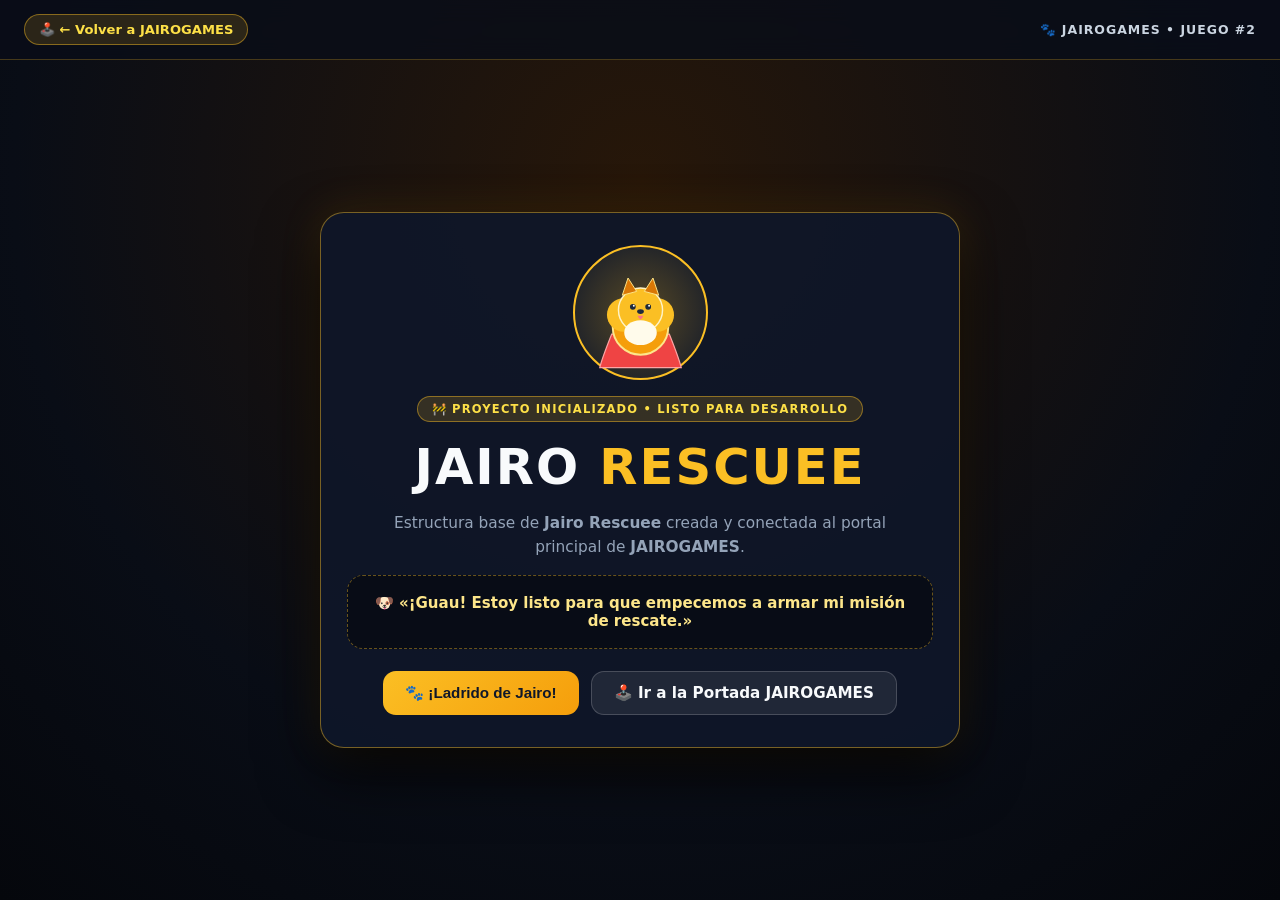
==== jairo-rescuee/index.html @ ebb850fe "feat: add Jairo Rescuee game files including HTML, CSS, and JavaScript - Created game.js for game lo" ====
<!DOCTYPE html>
<html lang="es">
<head>
  <meta charset="UTF-8" />
  <meta name="viewport" content="width=device-width, initial-scale=1.0, maximum-scale=1.0, user-scalable=no" />
  <title>JAIRO RESCUEE — JAIROGAMES</title>
  <link rel="stylesheet" href="styles.css?v=1" />
</head>
<body>
  <header class="rescue-topbar">
    <a href="../index.html" class="btn-back-portal" title="Volver a la portada de JAIROGAMES">
      🕹️ ← Volver a JAIROGAMES
    </a>
    <div class="rescue-badge">🐾 JAIROGAMES • JUEGO #2</div>
  </header>

  <main class="rescue-shell">
    <div class="rescue-card">
      <div class="rescue-hero-art" id="jairo-hero-avatar" title="¡Toca a Jairo!">
        <svg viewBox="0 0 200 240" xmlns="http://www.w3.org/2000/svg">
          <path d="M40 165 Q20 215 15 235 L185 235 Q180 215 160 165 Z" fill="#ef4444" stroke="#fca5a5" stroke-width="2.5"/>
          <circle cx="100" cy="150" r="58" fill="#f59e0b" stroke="#fde68a" stroke-width="4"/>
          <circle cx="65" cy="125" r="35" fill="#fbbf24"/>
          <circle cx="135" cy="125" r="35" fill="#fbbf24"/>
          <circle cx="100" cy="115" r="46" fill="#fbbf24" stroke="#fef3c7" stroke-width="3"/>
          <polygon points="62,84 74,48 92,76" fill="#d97706" stroke="#fde68a" stroke-width="2"/>
          <polygon points="138,84 126,48 108,76" fill="#d97706" stroke="#fde68a" stroke-width="2"/>
          <ellipse cx="100" cy="162" rx="34" ry="26" fill="#fffbeb"/>
          <circle cx="84" cy="108" r="6" fill="#1e293b"/>
          <circle cx="116" cy="108" r="6" fill="#1e293b"/>
          <circle cx="86" cy="106" r="2" fill="#fff"/>
          <circle cx="118" cy="106" r="2" fill="#fff"/>
          <ellipse cx="100" cy="118" rx="7" ry="5" fill="#1e293b"/>
          <path d="M94 127 Q100 142 106 127 Z" fill="#fb7185"/>
        </svg>
      </div>

      <span class="status-pill">🚧 PROYECTO INICIALIZADO • LISTO PARA DESARROLLO</span>
      <h1 class="rescue-title">JAIRO <span>RESCUEE</span></h1>
      <p class="rescue-desc">
        Estructura base de <strong>Jairo Rescuee</strong> creada y conectada al portal principal de <strong>JAIROGAMES</strong>.
      </p>

      <div id="game-stage" class="rescue-stage">
        <p id="jairo-bark-msg">🐶 «¡Guau! Estoy listo para que empecemos a armar mi misión de rescate.»</p>
      </div>

      <div class="rescue-actions">
        <button id="btn-test-bark" class="btn-primary-rescue" type="button">
          🐾 ¡Ladrido de Jairo!
        </button>
        <a href="../index.html" class="btn-secondary-rescue">
          🕹️ Ir a la Portada JAIROGAMES
        </a>
      </div>
    </div>
  </main>

  <script src="game.js?v=1"></script>
</body>
</html>
---- jairo-rescuee/styles.css ----
:root {
  --bg-dark: #070910;
  --panel-bg: rgba(15, 23, 42, 0.9);
  --accent-gold: #fbbf24;
  --accent-orange: #f97316;
  --text-main: #f8fafc;
  --text-muted: #94a3b8;
}

* {
  box-sizing: border-box;
  margin: 0;
  padding: 0;
  user-select: none;
}

html, body {
  font-family: 'Segoe UI', system-ui, -apple-system, BlinkMacSystemFont, sans-serif;
  background: radial-gradient(circle at 50% 20%, #271709 0%, #090d16 65%, #05070c 100%);
  color: var(--text-main);
  min-height: 100dvh;
  display: flex;
  flex-direction: column;
}

.rescue-topbar {
  display: flex;
  align-items: center;
  justify-content: space-between;
  padding: 14px 24px;
  background: rgba(10, 14, 24, 0.85);
  border-bottom: 1px solid rgba(251, 191, 36, 0.25);
  backdrop-filter: blur(12px);
}

.btn-back-portal {
  text-decoration: none;
  color: #fde047;
  background: rgba(251, 191, 36, 0.14);
  border: 1px solid rgba(251, 191, 36, 0.45);
  padding: 7px 14px;
  border-radius: 999px;
  font-size: 0.82rem;
  font-weight: 800;
  transition: all 0.2s ease;
}

.btn-back-portal:hover {
  background: rgba(251, 191, 36, 0.28);
  transform: translateY(-1px);
}

.rescue-badge {
  font-size: 0.78rem;
  font-weight: 900;
  letter-spacing: 1px;
  color: #cbd5e1;
}

.rescue-shell {
  flex: 1;
  display: flex;
  align-items: center;
  justify-content: center;
  padding: 24px;
}

.rescue-card {
  max-width: 640px;
  width: 100%;
  background: var(--panel-bg);
  border: 1.5px solid rgba(251, 191, 36, 0.45);
  border-radius: 24px;
  padding: 32px 26px;
  text-align: center;
  box-shadow: 0 24px 60px rgba(0, 0, 0, 0.8), 0 0 40px rgba(245, 158, 11, 0.15);
  display: flex;
  flex-direction: column;
  align-items: center;
  gap: 16px;
}

.rescue-hero-art {
  width: 135px;
  height: 135px;
  border-radius: 50%;
  background: radial-gradient(circle, rgba(251, 191, 36, 0.3), rgba(15, 23, 42, 0.9));
  border: 2px solid #fbbf24;
  padding: 8px;
  cursor: pointer;
  transition: transform 0.2s ease;
}

.rescue-hero-art:hover {
  transform: scale(1.07) rotate(-4deg);
}

.rescue-hero-art svg {
  width: 100%;
  height: 100%;
}

.status-pill {
  font-size: 0.72rem;
  font-weight: 900;
  letter-spacing: 1.2px;
  background: rgba(251, 191, 36, 0.16);
  border: 1px solid rgba(251, 191, 36, 0.45);
  color: #fde047;
  padding: 5px 14px;
  border-radius: 999px;
}

.rescue-title {
  font-size: clamp(2rem, 5vw, 3.1rem);
  font-weight: 900;
  letter-spacing: 2px;
}

.rescue-title span {
  color: #fbbf24;
}

.rescue-desc {
  color: var(--text-muted);
  font-size: 0.96rem;
  line-height: 1.5;
  max-width: 500px;
}

.rescue-stage {
  width: 100%;
  background: rgba(0, 0, 0, 0.42);
  border: 1px dashed rgba(251, 191, 36, 0.4);
  border-radius: 16px;
  padding: 18px;
  color: #fde68a;
  font-weight: 700;
  font-size: 0.94rem;
}

.rescue-actions {
  display: flex;
  flex-wrap: wrap;
  justify-content: center;
  gap: 12px;
  width: 100%;
  margin-top: 6px;
}

.btn-primary-rescue {
  background: linear-gradient(135deg, #fbbf24, #f59e0b);
  color: #0f172a;
  border: none;
  padding: 12px 22px;
  border-radius: 13px;
  font-weight: 900;
  font-size: 0.95rem;
  cursor: pointer;
  transition: transform 0.15s ease, filter 0.15s ease;
}

.btn-primary-rescue:hover {
  transform: translateY(-2px);
  filter: brightness(1.06);
}

.btn-secondary-rescue {
  text-decoration: none;
  background: rgba(255, 255, 255, 0.08);
  color: #f8fafc;
  border: 1px solid rgba(255, 255, 255, 0.18);
  padding: 12px 22px;
  border-radius: 13px;
  font-weight: 800;
  font-size: 0.95rem;
  transition: background 0.15s ease;
}

.btn-secondary-rescue:hover {
  background: rgba(255, 255, 255, 0.16);
}
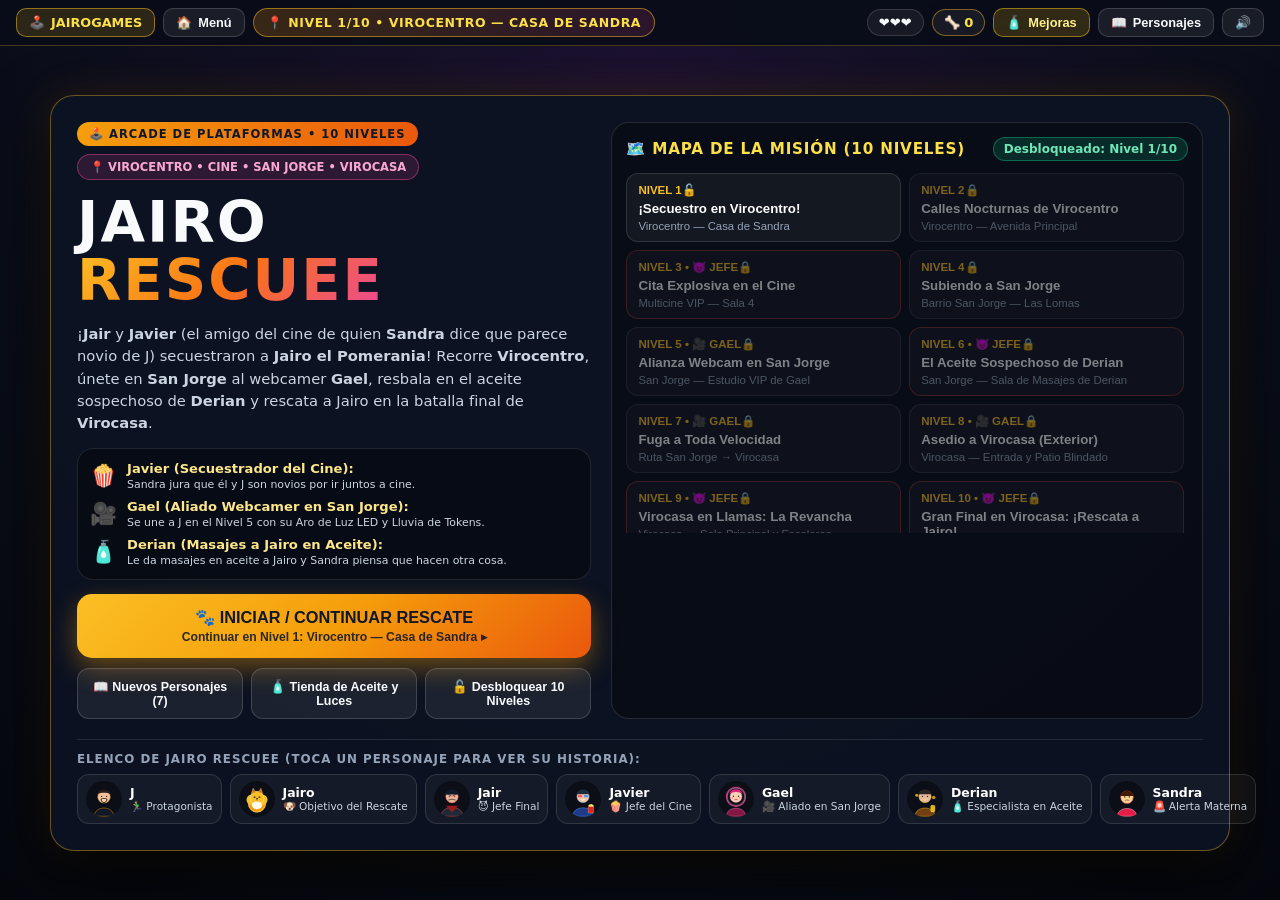
==== commit 9f20e24c: "feat: Revamp Jairo Rescuee UI and gameplay mechanics - Updated index.html to enhance the game interf" ====
--- a/jairo-rescuee/index.html
+++ b/jairo-rescuee/index.html
@@ -3,59 +3,224 @@
 <head>
   <meta charset="UTF-8" />
   <meta name="viewport" content="width=device-width, initial-scale=1.0, maximum-scale=1.0, user-scalable=no" />
-  <title>JAIRO RESCUEE — JAIROGAMES</title>
-  <link rel="stylesheet" href="styles.css?v=1" />
+  <title>JAIRO RESCUEE — Arcade de 10 Niveles | JAIROGAMES</title>
+  <link rel="stylesheet" href="styles.css?v=2" />
 </head>
 <body>
+  <!-- Notificaciones Toast -->
+  <div id="toast-container" class="toast-container"></div>
+
+  <!-- BARRA SUPERIOR (HUD) -->
   <header class="rescue-topbar">
-    <a href="../index.html" class="btn-back-portal" title="Volver a la portada de JAIROGAMES">
-      🕹️ ← Volver a JAIROGAMES
-    </a>
-    <div class="rescue-badge">🐾 JAIROGAMES • JUEGO #2</div>
+    <div class="topbar-left">
+      <a href="../index.html" class="hud-btn hud-btn-portal" title="Volver a la portada de JAIROGAMES">
+        <span>🕹️</span>
+        <span class="btn-label">JAIROGAMES</span>
+      </a>
+      <button id="btn-home-menu" class="hud-btn" title="Volver al Menú de Jairo Rescuee">
+        <span>🏠</span>
+        <span class="btn-label">Menú</span>
+      </button>
+      <div class="location-pill" id="hud-level-badge">
+        📍 NIVEL 1/10 • VIROCENTRO
+      </div>
+    </div>
+
+    <div class="topbar-right">
+      <div class="hud-stat-pill" title="Vidas de J">
+        <span id="hud-hearts">❤️❤️❤️</span>
+      </div>
+      <div class="hud-stat-pill pill-gold" title="Huesos Dorados de Jairo recolectados">
+        🦴 <span id="hud-bones">0</span>
+      </div>
+      <button id="btn-open-shop" class="hud-btn hud-btn-gold" title="Mejoras con Gael, Derian y Sandra">
+        <span>🧴</span>
+        <span class="btn-label">Mejoras</span>
+      </button>
+      <button id="btn-open-chars" class="hud-btn" title="Ver Nuevos Personajes y Roles">
+        <span>📖</span>
+        <span class="btn-label">Personajes</span>
+      </button>
+      <button id="btn-sound" class="hud-btn" title="Activar/Desactivar Audio Arcade">
+        🔊
+      </button>
+    </div>
   </header>
 
-  <main class="rescue-shell">
-    <div class="rescue-card">
-      <div class="rescue-hero-art" id="jairo-hero-avatar" title="¡Toca a Jairo!">
-        <svg viewBox="0 0 200 240" xmlns="http://www.w3.org/2000/svg">
-          <path d="M40 165 Q20 215 15 235 L185 235 Q180 215 160 165 Z" fill="#ef4444" stroke="#fca5a5" stroke-width="2.5"/>
-          <circle cx="100" cy="150" r="58" fill="#f59e0b" stroke="#fde68a" stroke-width="4"/>
-          <circle cx="65" cy="125" r="35" fill="#fbbf24"/>
-          <circle cx="135" cy="125" r="35" fill="#fbbf24"/>
-          <circle cx="100" cy="115" r="46" fill="#fbbf24" stroke="#fef3c7" stroke-width="3"/>
-          <polygon points="62,84 74,48 92,76" fill="#d97706" stroke="#fde68a" stroke-width="2"/>
-          <polygon points="138,84 126,48 108,76" fill="#d97706" stroke="#fde68a" stroke-width="2"/>
-          <ellipse cx="100" cy="162" rx="34" ry="26" fill="#fffbeb"/>
-          <circle cx="84" cy="108" r="6" fill="#1e293b"/>
-          <circle cx="116" cy="108" r="6" fill="#1e293b"/>
-          <circle cx="86" cy="106" r="2" fill="#fff"/>
-          <circle cx="118" cy="106" r="2" fill="#fff"/>
-          <ellipse cx="100" cy="118" rx="7" ry="5" fill="#1e293b"/>
-          <path d="M94 127 Q100 142 106 127 Z" fill="#fb7185"/>
-        </svg>
-      </div>
-
-      <span class="status-pill">🚧 PROYECTO INICIALIZADO • LISTO PARA DESARROLLO</span>
-      <h1 class="rescue-title">JAIRO <span>RESCUEE</span></h1>
-      <p class="rescue-desc">
-        Estructura base de <strong>Jairo Rescuee</strong> creada y conectada al portal principal de <strong>JAIROGAMES</strong>.
-      </p>
-
-      <div id="game-stage" class="rescue-stage">
-        <p id="jairo-bark-msg">🐶 «¡Guau! Estoy listo para que empecemos a armar mi misión de rescate.»</p>
-      </div>
-
-      <div class="rescue-actions">
-        <button id="btn-test-bark" class="btn-primary-rescue" type="button">
-          🐾 ¡Ladrido de Jairo!
-        </button>
-        <a href="../index.html" class="btn-secondary-rescue">
-          🕹️ Ir a la Portada JAIROGAMES
-        </a>
+  <!-- PANTALLA DE MENÚ PRINCIPAL Y SELECTOR DE 10 NIVELES -->
+  <main id="menu-screen" class="menu-screen">
+    <div class="menu-shell">
+      <!-- Columna Izquierda: Historia, Héroe y Controles Principales -->
+      <div class="menu-left">
+        <div class="menu-badges">
+          <span class="tag-arcade">🕹️ ARCADE DE PLATAFORMAS • 10 NIVELES</span>
+          <span class="tag-loc">📍 VIROCENTRO • CINE • SAN JORGE • VIROCASA</span>
+        </div>
+
+        <h1 class="game-main-title">JAIRO <span>RESCUEE</span></h1>
+        <p class="game-main-desc">
+          ¡<strong>Jair</strong> y <strong>Javier</strong> (el amigo del cine de quien <strong>Sandra</strong> dice que parece novio de J) secuestraron a <strong>Jairo el Pomerania</strong>! Recorre <strong>Virocentro</strong>, únete en <strong>San Jorge</strong> al webcamer <strong>Gael</strong>, resbala en el aceite sospechoso de <strong>Derian</strong> y rescata a Jairo en la batalla final de <strong>Virocasa</strong>.
+        </p>
+
+        <!-- Tarjeta de Aliados y Villanos -->
+        <div class="story-highlights">
+          <div class="highlight-item">
+            <span class="hi-icon">🍿</span>
+            <div>
+              <strong>Javier (Secuestrador del Cine):</strong>
+              <small>Sandra jura que él y J son novios por ir juntos a cine.</small>
+            </div>
+          </div>
+          <div class="highlight-item">
+            <span class="hi-icon">🎥</span>
+            <div>
+              <strong>Gael (Aliado Webcamer en San Jorge):</strong>
+              <small>Se une a J en el Nivel 5 con su Aro de Luz LED y Lluvia de Tokens.</small>
+            </div>
+          </div>
+          <div class="highlight-item">
+            <span class="hi-icon">🧴</span>
+            <div>
+              <strong>Derian (Masajes a Jairo en Aceite):</strong>
+              <small>Le da masajes en aceite a Jairo y Sandra piensa que hacen otra cosa.</small>
+            </div>
+          </div>
+        </div>
+
+        <div class="menu-cta-row">
+          <button id="btn-play-continue" class="btn-play-main">
+            <span>🐾 INICIAR / CONTINUAR RESCATE</span>
+            <small id="btn-play-sub">Empezar desde el Nivel 1 en Virocentro ▸</small>
+          </button>
+          <div class="menu-sub-btns">
+            <button id="btn-menu-chars" class="btn-sec">📖 Nuevos Personajes (7)</button>
+            <button id="btn-menu-shop" class="btn-sec">🧴 Tienda de Aceite y Luces</button>
+            <button id="btn-unlock-all" class="btn-sec" title="Desbloquear los 10 niveles para probar cualquiera">🔓 Desbloquear 10 Niveles</button>
+          </div>
+        </div>
+      </div>
+
+      <!-- Columna Derecha: Selector de los 10 Niveles -->
+      <div class="menu-right">
+        <div class="levels-header">
+          <h2>🗺️ MAPA DE LA MISIÓN (10 NIVELES)</h2>
+          <span id="progress-summary" class="progress-pill">Progreso: Nivel 1/10</span>
+        </div>
+        <div id="levels-grid" class="levels-grid"></div>
+      </div>
+
+      <!-- Barra inferior con vista rápida de los personajes -->
+      <div class="cast-strip-wrap">
+        <div class="cast-strip-title">ELENCO DE JAIRO RESCUEE (TOCA UN PERSONAJE PARA VER SU HISTORIA):</div>
+        <div id="cast-strip" class="cast-strip"></div>
       </div>
     </div>
   </main>
 
-  <script src="game.js?v=1"></script>
+  <!-- PANTALLA DE JUEGO ARCADE (CANVAS + DIÁLOGOS + CONTROLES) -->
+  <section id="play-screen" class="play-screen hidden">
+    <div class="arcade-stage-wrap">
+      <!-- Barra de Vida de Jefe (Javier / Mega-Dron / Jair) -->
+      <div id="boss-hud" class="boss-hud hidden">
+        <div class="boss-info">
+          <span id="boss-name">😈 JEFE: JAIR</span>
+          <span id="boss-hp-text">100%</span>
+        </div>
+        <div class="boss-bar-bg">
+          <div id="boss-bar-fill" class="boss-bar-fill" style="width: 100%"></div>
+        </div>
+      </div>
+
+      <!-- Lienzo del Juego Arcade -->
+      <div class="canvas-container">
+        <canvas id="rescue-canvas" width="960" height="500"></canvas>
+
+        <!-- Cuadro de Diálogo de Historia (Intro / Outro de Nivel) -->
+        <div id="dialogue-overlay" class="dialogue-overlay hidden">
+          <div class="dialogue-card">
+            <div id="dlg-portrait" class="dlg-portrait"></div>
+            <div class="dlg-content">
+              <div class="dlg-top-row">
+                <span id="dlg-speaker" class="dlg-speaker">SANDRA</span>
+                <button id="btn-skip-dlg" class="btn-skip-dlg" type="button">Saltar ⏭</button>
+              </div>
+              <p id="dlg-text" class="dlg-text"></p>
+              <div class="dlg-footer">
+                <button id="btn-next-dlg" class="btn-next-dlg" type="button">Continuar ▸</button>
+              </div>
+            </div>
+          </div>
+        </div>
+      </div>
+
+      <!-- Controles Táctiles / Mouse y Ayuda de Teclado -->
+      <div class="controls-bar">
+        <div class="touch-dpad">
+          <button id="ctrl-left" class="ctrl-btn" type="button">◀ IZQ</button>
+          <button id="ctrl-right" class="ctrl-btn" type="button">DER ▶</button>
+        </div>
+
+        <div class="keyboard-hints">
+          <span>⌨️ <strong>[A/D o ←/→]</strong> Mover</span>
+          <span><strong>[W / Espacio]</strong> Doble Salto</span>
+          <span><strong>[J / Z]</strong> Disparar</span>
+          <span><strong>[K / X]</strong> Poder Gael + Aceite Derian</span>
+        </div>
+
+        <div class="touch-actions">
+          <button id="ctrl-jump" class="ctrl-btn ctrl-jump" type="button">▲ SALTAR</button>
+          <button id="ctrl-shoot" class="ctrl-btn ctrl-shoot" type="button">🔥 ATACAR</button>
+          <button id="ctrl-special" class="ctrl-btn ctrl-special" type="button">🎥 PODER (<span id="special-cd-label">LISTO</span>)</button>
+        </div>
+      </div>
+    </div>
+  </section>
+
+  <!-- MODAL: EXPEDIENTES DE LOS NUEVOS PERSONAJES -->
+  <div id="modal-chars" class="modal-backdrop hidden">
+    <div class="modal-card">
+      <div class="modal-header">
+        <h2>📖 Personajes de Jairo Rescuee</h2>
+        <button class="modal-close" data-close="modal-chars">✕</button>
+      </div>
+      <div class="modal-body">
+        <div id="chars-grid" class="chars-grid"></div>
+      </div>
+    </div>
+  </div>
+
+  <!-- MODAL: TIENDA DE MEJORAS (GAEL, DERIAN Y SANDRA) -->
+  <div id="modal-shop" class="modal-backdrop hidden">
+    <div class="modal-card">
+      <div class="modal-header">
+        <div>
+          <h2>🧴 Laboratorio de Mejoras (San Jorge & Virocentro)</h2>
+          <small style="color: #fde047; font-weight: 800;">🦴 Huesos Dorados disponibles: <span id="shop-bones-count">0</span></small>
+        </div>
+        <button class="modal-close" data-close="modal-shop">✕</button>
+      </div>
+      <div class="modal-body">
+        <p class="modal-intro">Usa los huesos dorados de Jairo que recoges en los niveles para mejorar el Aro LED de Gael, el Aceite Turbo de Derian y las vidas de J:</p>
+        <div id="shop-grid" class="shop-grid"></div>
+      </div>
+    </div>
+  </div>
+
+  <!-- MODAL: FIN DE NIVEL / VICTORIA / DERROTA -->
+  <div id="modal-result" class="modal-backdrop hidden">
+    <div class="modal-card result-card">
+      <div id="result-art" class="result-art"></div>
+      <h2 id="result-title">¡NIVEL COMPLETADO!</h2>
+      <p id="result-desc" class="result-desc"></p>
+      <div class="result-actions">
+        <button id="btn-result-next" class="btn-play-main" type="button">SIGUIENTE NIVEL ▸</button>
+        <button id="btn-result-retry" class="btn-sec" type="button">🔄 Reintentar Nivel</button>
+        <button id="btn-result-menu" class="btn-sec" type="button">🗺️ Mapa de Niveles</button>
+      </div>
+    </div>
+  </div>
+
+  <script src="data.js?v=2"></script>
+  <script src="game.js?v=2"></script>
 </body>
 </html>
--- a/jairo-rescuee/styles.css
+++ b/jairo-rescuee/styles.css
@@ -1,8 +1,10 @@
 :root {
-  --bg-dark: #070910;
-  --panel-bg: rgba(15, 23, 42, 0.9);
+  --bg-dark: #060911;
+  --panel-bg: rgba(13, 19, 34, 0.92);
   --accent-gold: #fbbf24;
-  --accent-orange: #f97316;
+  --accent-pink: #ec4899;
+  --accent-blue: #3b82f6;
+  --accent-red: #ef4444;
   --text-main: #f8fafc;
   --text-muted: #94a3b8;
 }
@@ -12,171 +14,823 @@
   margin: 0;
   padding: 0;
   user-select: none;
+  -webkit-tap-highlight-color: transparent;
 }
 
 html, body {
   font-family: 'Segoe UI', system-ui, -apple-system, BlinkMacSystemFont, sans-serif;
-  background: radial-gradient(circle at 50% 20%, #271709 0%, #090d16 65%, #05070c 100%);
+  background: radial-gradient(circle at 50% 10%, #1c1230 0%, #090d18 65%, #05070d 100%);
   color: var(--text-main);
   min-height: 100dvh;
-  display: flex;
-  flex-direction: column;
-}
-
+  width: 100%;
+  overflow-x: hidden;
+  display: flex;
+  flex-direction: column;
+}
+
+.hidden {
+  display: none !important;
+}
+
+/* Toast notifications */
+.toast-container {
+  position: fixed;
+  top: 68px;
+  right: 16px;
+  z-index: 90;
+  display: flex;
+  flex-direction: column;
+  gap: 8px;
+  pointer-events: none;
+}
+
+.toast-item {
+  background: rgba(15, 23, 42, 0.96);
+  border: 1px solid #fbbf24;
+  border-left: 4px solid #f59e0b;
+  color: #fff;
+  padding: 10px 14px;
+  border-radius: 12px;
+  font-size: 0.82rem;
+  font-weight: 800;
+  box-shadow: 0 10px 25px rgba(0, 0, 0, 0.7);
+}
+
+/* Barra Superior (HUD) */
 .rescue-topbar {
   display: flex;
   align-items: center;
   justify-content: space-between;
-  padding: 14px 24px;
-  background: rgba(10, 14, 24, 0.85);
+  padding: 8px 16px;
+  background: rgba(9, 13, 24, 0.92);
   border-bottom: 1px solid rgba(251, 191, 36, 0.25);
-  backdrop-filter: blur(12px);
-}
-
-.btn-back-portal {
+  backdrop-filter: blur(14px);
+  gap: 10px;
+  flex-wrap: wrap;
+  z-index: 40;
+}
+
+.topbar-left, .topbar-right {
+  display: flex;
+  align-items: center;
+  gap: 8px;
+  flex-wrap: wrap;
+}
+
+.hud-btn {
   text-decoration: none;
+  background: rgba(255, 255, 255, 0.07);
+  color: var(--text-main);
+  border: 1px solid rgba(255, 255, 255, 0.16);
+  padding: 6px 12px;
+  border-radius: 10px;
+  font-size: 0.8rem;
+  font-weight: 800;
+  cursor: pointer;
+  display: inline-flex;
+  align-items: center;
+  gap: 6px;
+  transition: all 0.18s ease;
+}
+
+.hud-btn:hover {
+  background: rgba(255, 255, 255, 0.15);
+  transform: translateY(-1px);
+}
+
+.hud-btn-portal {
+  background: rgba(251, 191, 36, 0.15);
+  border-color: rgba(251, 191, 36, 0.5);
   color: #fde047;
-  background: rgba(251, 191, 36, 0.14);
-  border: 1px solid rgba(251, 191, 36, 0.45);
-  padding: 7px 14px;
+}
+
+.hud-btn-gold {
+  background: rgba(234, 179, 8, 0.18);
+  border-color: rgba(250, 204, 21, 0.48);
+  color: #fef08a;
+}
+
+.location-pill {
+  background: linear-gradient(90deg, rgba(245, 158, 11, 0.2), rgba(236, 72, 153, 0.15));
+  border: 1px solid rgba(251, 191, 36, 0.5);
+  color: #fde047;
+  padding: 6px 13px;
+  border-radius: 999px;
+  font-size: 0.78rem;
+  font-weight: 900;
+  letter-spacing: 0.6px;
+}
+
+.hud-stat-pill {
+  background: rgba(255, 255, 255, 0.06);
+  border: 1px solid rgba(255, 255, 255, 0.14);
+  padding: 5px 11px;
   border-radius: 999px;
   font-size: 0.82rem;
+  font-weight: 900;
+}
+
+.pill-gold {
+  color: #fde047;
+  border-color: rgba(251, 191, 36, 0.45);
+}
+
+/* PANTALLA DE MENÚ PRINCIPAL */
+.menu-screen {
+  flex: 1;
+  display: flex;
+  align-items: center;
+  justify-content: center;
+  padding: clamp(12px, 2vw, 24px);
+}
+
+.menu-shell {
+  max-width: 1180px;
+  width: 100%;
+  background: var(--panel-bg);
+  border: 1.5px solid rgba(251, 191, 36, 0.38);
+  border-radius: 24px;
+  padding: clamp(16px, 2.2vw, 26px);
+  box-shadow: 0 24px 65px rgba(0, 0, 0, 0.85), 0 0 40px rgba(245, 158, 11, 0.14);
+  display: grid;
+  grid-template-columns: 1fr 1.15fr;
+  gap: 20px;
+}
+
+.menu-left {
+  display: flex;
+  flex-direction: column;
+  justify-content: space-between;
+  gap: 14px;
+}
+
+.menu-badges {
+  display: flex;
+  flex-wrap: wrap;
+  gap: 8px;
+}
+
+.tag-arcade {
+  font-size: 0.72rem;
+  font-weight: 900;
+  letter-spacing: 1px;
+  padding: 5px 12px;
+  border-radius: 999px;
+  background: linear-gradient(90deg, #f59e0b, #ea580c);
+  color: #0f172a;
+}
+
+.tag-loc {
+  font-size: 0.72rem;
   font-weight: 800;
-  transition: all 0.2s ease;
-}
-
-.btn-back-portal:hover {
-  background: rgba(251, 191, 36, 0.28);
-  transform: translateY(-1px);
-}
-
-.rescue-badge {
-  font-size: 0.78rem;
-  font-weight: 900;
-  letter-spacing: 1px;
+  padding: 5px 12px;
+  border-radius: 999px;
+  background: rgba(236, 72, 153, 0.15);
+  border: 1px solid rgba(236, 72, 153, 0.45);
+  color: #f9a8d4;
+}
+
+.game-main-title {
+  font-size: clamp(2.2rem, 4.5vw, 3.6rem);
+  font-weight: 900;
+  letter-spacing: 2px;
+  line-height: 1;
+}
+
+.game-main-title span {
+  background: linear-gradient(135deg, #fbbf24 0%, #f97316 50%, #ec4899 100%);
+  -webkit-background-clip: text;
+  -webkit-text-fill-color: transparent;
+}
+
+.game-main-desc {
+  font-size: 0.92rem;
+  line-height: 1.5;
   color: #cbd5e1;
 }
 
-.rescue-shell {
-  flex: 1;
-  display: flex;
-  align-items: center;
-  justify-content: center;
-  padding: 24px;
-}
-
-.rescue-card {
-  max-width: 640px;
-  width: 100%;
-  background: var(--panel-bg);
-  border: 1.5px solid rgba(251, 191, 36, 0.45);
-  border-radius: 24px;
-  padding: 32px 26px;
-  text-align: center;
-  box-shadow: 0 24px 60px rgba(0, 0, 0, 0.8), 0 0 40px rgba(245, 158, 11, 0.15);
-  display: flex;
-  flex-direction: column;
-  align-items: center;
-  gap: 16px;
-}
-
-.rescue-hero-art {
-  width: 135px;
-  height: 135px;
-  border-radius: 50%;
-  background: radial-gradient(circle, rgba(251, 191, 36, 0.3), rgba(15, 23, 42, 0.9));
-  border: 2px solid #fbbf24;
-  padding: 8px;
-  cursor: pointer;
-  transition: transform 0.2s ease;
-}
-
-.rescue-hero-art:hover {
-  transform: scale(1.07) rotate(-4deg);
-}
-
-.rescue-hero-art svg {
-  width: 100%;
-  height: 100%;
-}
-
-.status-pill {
-  font-size: 0.72rem;
-  font-weight: 900;
-  letter-spacing: 1.2px;
-  background: rgba(251, 191, 36, 0.16);
-  border: 1px solid rgba(251, 191, 36, 0.45);
-  color: #fde047;
-  padding: 5px 14px;
-  border-radius: 999px;
-}
-
-.rescue-title {
-  font-size: clamp(2rem, 5vw, 3.1rem);
-  font-weight: 900;
-  letter-spacing: 2px;
-}
-
-.rescue-title span {
-  color: #fbbf24;
-}
-
-.rescue-desc {
-  color: var(--text-muted);
-  font-size: 0.96rem;
-  line-height: 1.5;
-  max-width: 500px;
-}
-
-.rescue-stage {
-  width: 100%;
-  background: rgba(0, 0, 0, 0.42);
-  border: 1px dashed rgba(251, 191, 36, 0.4);
+.story-highlights {
+  display: flex;
+  flex-direction: column;
+  gap: 8px;
+  background: rgba(0, 0, 0, 0.35);
+  border: 1px solid rgba(255, 255, 255, 0.1);
   border-radius: 16px;
-  padding: 18px;
+  padding: 12px;
+}
+
+.highlight-item {
+  display: flex;
+  align-items: center;
+  gap: 10px;
+  font-size: 0.82rem;
+}
+
+.hi-icon {
+  font-size: 1.35rem;
+  flex-shrink: 0;
+}
+
+.highlight-item strong {
+  display: block;
   color: #fde68a;
-  font-weight: 700;
-  font-size: 0.94rem;
-}
-
-.rescue-actions {
-  display: flex;
-  flex-wrap: wrap;
-  justify-content: center;
-  gap: 12px;
-  width: 100%;
-  margin-top: 6px;
-}
-
-.btn-primary-rescue {
-  background: linear-gradient(135deg, #fbbf24, #f59e0b);
+}
+
+.highlight-item small {
+  color: #cbd5e1;
+}
+
+.menu-cta-row {
+  display: flex;
+  flex-direction: column;
+  gap: 10px;
+}
+
+.btn-play-main {
+  background: linear-gradient(135deg, #fbbf24 0%, #f59e0b 50%, #ea580c 100%);
   color: #0f172a;
   border: none;
-  padding: 12px 22px;
-  border-radius: 13px;
-  font-weight: 900;
+  padding: 14px 20px;
+  border-radius: 15px;
+  font-weight: 900;
+  font-size: 1.02rem;
+  cursor: pointer;
+  display: flex;
+  flex-direction: column;
+  align-items: center;
+  gap: 3px;
+  box-shadow: 0 10px 26px rgba(245, 158, 11, 0.4);
+  transition: transform 0.18s ease, filter 0.18s ease;
+}
+
+.btn-play-main:hover {
+  transform: translateY(-2px);
+  filter: brightness(1.07);
+}
+
+.btn-play-main small {
+  font-size: 0.76rem;
+  font-weight: 800;
+  opacity: 0.88;
+}
+
+.menu-sub-btns {
+  display: grid;
+  grid-template-columns: repeat(3, 1fr);
+  gap: 8px;
+}
+
+.btn-sec {
+  background: rgba(255, 255, 255, 0.07);
+  color: #f8fafc;
+  border: 1px solid rgba(255, 255, 255, 0.16);
+  padding: 10px 12px;
+  border-radius: 12px;
+  font-size: 0.78rem;
+  font-weight: 800;
+  cursor: pointer;
+  transition: all 0.18s ease;
+}
+
+.btn-sec:hover {
+  background: rgba(255, 255, 255, 0.15);
+  border-color: #fbbf24;
+}
+
+/* Selector de los 10 Niveles */
+.menu-right {
+  display: flex;
+  flex-direction: column;
+  gap: 12px;
+  background: rgba(7, 10, 19, 0.72);
+  border: 1px solid rgba(255, 255, 255, 0.12);
+  border-radius: 18px;
+  padding: 14px;
+}
+
+.levels-header {
+  display: flex;
+  align-items: center;
+  justify-content: space-between;
+  gap: 8px;
+}
+
+.levels-header h2 {
   font-size: 0.95rem;
+  letter-spacing: 0.8px;
+  color: #fde047;
+}
+
+.progress-pill {
+  font-size: 0.75rem;
+  font-weight: 900;
+  background: rgba(16, 185, 129, 0.18);
+  border: 1px solid rgba(16, 185, 129, 0.45);
+  color: #6ee7b7;
+  padding: 4px 10px;
+  border-radius: 999px;
+}
+
+.levels-grid {
+  display: grid;
+  grid-template-columns: repeat(2, 1fr);
+  gap: 8px;
+  max-height: 360px;
+  overflow-y: auto;
+  padding-right: 4px;
+}
+
+.level-card {
+  background: rgba(255, 255, 255, 0.05);
+  border: 1px solid rgba(255, 255, 255, 0.12);
+  border-radius: 12px;
+  padding: 9px 11px;
+  display: flex;
+  flex-direction: column;
+  gap: 4px;
   cursor: pointer;
-  transition: transform 0.15s ease, filter 0.15s ease;
-}
-
-.btn-primary-rescue:hover {
+  transition: all 0.18s ease;
+  text-align: left;
+}
+
+.level-card:hover:not(.locked) {
+  background: rgba(251, 191, 36, 0.14);
+  border-color: #fbbf24;
   transform: translateY(-2px);
-  filter: brightness(1.06);
-}
-
-.btn-secondary-rescue {
-  text-decoration: none;
+}
+
+.level-card.locked {
+  opacity: 0.48;
+  cursor: not-allowed;
+}
+
+.level-card.boss-level {
+  border-color: rgba(239, 68, 68, 0.45);
+}
+
+.lvl-top {
+  display: flex;
+  align-items: center;
+  justify-content: space-between;
+  font-size: 0.72rem;
+  font-weight: 900;
+  color: #fbbf24;
+}
+
+.lvl-name {
+  font-size: 0.83rem;
+  font-weight: 800;
+  color: #fff;
+}
+
+.lvl-loc {
+  font-size: 0.71rem;
+  color: #94a3b8;
+}
+
+/* Tira de Personajes */
+.cast-strip-wrap {
+  grid-column: 1 / -1;
+  border-top: 1px solid rgba(255, 255, 255, 0.1);
+  padding-top: 12px;
+  display: flex;
+  flex-direction: column;
+  gap: 8px;
+}
+
+.cast-strip-title {
+  font-size: 0.74rem;
+  font-weight: 900;
+  letter-spacing: 1px;
+  color: #94a3b8;
+}
+
+.cast-strip {
+  display: grid;
+  grid-template-columns: repeat(7, 1fr);
+  gap: 8px;
+}
+
+.cast-pill {
+  background: rgba(255, 255, 255, 0.04);
+  border: 1px solid rgba(255, 255, 255, 0.12);
+  border-radius: 12px;
+  padding: 6px 8px;
+  display: flex;
+  align-items: center;
+  gap: 8px;
+  cursor: pointer;
+  transition: all 0.18s ease;
+}
+
+.cast-pill:hover {
+  background: rgba(255, 255, 255, 0.12);
+  border-color: #fbbf24;
+  transform: translateY(-2px);
+}
+
+.cast-avatar {
+  width: 36px;
+  height: 36px;
+  border-radius: 50%;
+  background: rgba(0, 0, 0, 0.45);
+  overflow: hidden;
+  flex-shrink: 0;
+}
+
+.cast-avatar svg {
+  width: 100%;
+  height: 100%;
+}
+
+.cast-info strong {
+  display: block;
+  font-size: 0.78rem;
+  color: #fff;
+}
+
+.cast-info small {
+  display: block;
+  font-size: 0.66rem;
+  color: #cbd5e1;
+  white-space: nowrap;
+  overflow: hidden;
+  text-overflow: ellipsis;
+}
+
+/* PANTALLA DE JUEGO (CANVAS ARCADE) */
+.play-screen {
+  flex: 1;
+  display: flex;
+  flex-direction: column;
+  align-items: center;
+  justify-content: center;
+  padding: 10px 16px;
+}
+
+.arcade-stage-wrap {
+  max-width: 980px;
+  width: 100%;
+  display: flex;
+  flex-direction: column;
+  gap: 10px;
+}
+
+.boss-hud {
+  background: rgba(15, 23, 42, 0.92);
+  border: 1.5px solid #ef4444;
+  border-radius: 14px;
+  padding: 8px 14px;
+  box-shadow: 0 0 24px rgba(239, 68, 68, 0.35);
+}
+
+.boss-info {
+  display: flex;
+  justify-content: space-between;
+  font-size: 0.82rem;
+  font-weight: 900;
+  color: #fca5a5;
+  margin-bottom: 5px;
+}
+
+.boss-bar-bg {
+  width: 100%;
+  height: 12px;
+  background: rgba(0, 0, 0, 0.6);
+  border-radius: 999px;
+  overflow: hidden;
+}
+
+.boss-bar-fill {
+  height: 100%;
+  background: linear-gradient(90deg, #ef4444, #f59e0b);
+  transition: width 0.2s ease;
+}
+
+.canvas-container {
+  position: relative;
+  width: 100%;
+  aspect-ratio: 960 / 500;
+  background: #050811;
+  border: 2px solid rgba(251, 191, 36, 0.5);
+  border-radius: 18px;
+  overflow: hidden;
+  box-shadow: 0 20px 55px rgba(0, 0, 0, 0.85);
+}
+
+#rescue-canvas {
+  width: 100%;
+  height: 100%;
+  display: block;
+}
+
+/* Diálogo de Historia sobre el Canvas */
+.dialogue-overlay {
+  position: absolute;
+  inset: 0;
+  background: rgba(5, 8, 17, 0.72);
+  backdrop-filter: blur(4px);
+  display: flex;
+  align-items: flex-end;
+  justify-content: center;
+  padding: 18px;
+  z-index: 20;
+}
+
+.dialogue-card {
+  width: 100%;
+  max-width: 860px;
+  background: rgba(15, 23, 42, 0.96);
+  border: 2px solid #fbbf24;
+  border-radius: 18px;
+  padding: 16px;
+  display: flex;
+  align-items: center;
+  gap: 16px;
+  box-shadow: 0 18px 45px rgba(0, 0, 0, 0.9);
+}
+
+.dlg-portrait {
+  width: 86px;
+  height: 86px;
+  border-radius: 16px;
+  background: radial-gradient(circle, rgba(251, 191, 36, 0.25), rgba(0, 0, 0, 0.6));
+  border: 1.5px solid rgba(251, 191, 36, 0.55);
+  flex-shrink: 0;
+  overflow: hidden;
+}
+
+.dlg-portrait svg {
+  width: 100%;
+  height: 100%;
+}
+
+.dlg-content {
+  flex: 1;
+  display: flex;
+  flex-direction: column;
+  gap: 8px;
+}
+
+.dlg-top-row {
+  display: flex;
+  align-items: center;
+  justify-content: space-between;
+}
+
+.dlg-speaker {
+  background: linear-gradient(90deg, #f59e0b, #ec4899);
+  color: #fff;
+  font-size: 0.78rem;
+  font-weight: 900;
+  padding: 4px 12px;
+  border-radius: 999px;
+}
+
+.btn-skip-dlg {
   background: rgba(255, 255, 255, 0.08);
+  color: #cbd5e1;
+  border: 1px solid rgba(255, 255, 255, 0.2);
+  padding: 4px 10px;
+  border-radius: 8px;
+  font-size: 0.74rem;
+  font-weight: 700;
+  cursor: pointer;
+}
+
+.dlg-text {
+  font-size: 0.96rem;
+  line-height: 1.45;
   color: #f8fafc;
-  border: 1px solid rgba(255, 255, 255, 0.18);
-  padding: 12px 22px;
-  border-radius: 13px;
-  font-weight: 800;
-  font-size: 0.95rem;
-  transition: background 0.15s ease;
-}
-
-.btn-secondary-rescue:hover {
-  background: rgba(255, 255, 255, 0.16);
-}
+}
+
+.dlg-footer {
+  display: flex;
+  justify-content: flex-end;
+}
+
+.btn-next-dlg {
+  background: #fbbf24;
+  color: #0f172a;
+  border: none;
+  padding: 7px 16px;
+  border-radius: 10px;
+  font-weight: 900;
+  font-size: 0.84rem;
+  cursor: pointer;
+}
+
+/* Barra de Controles */
+.controls-bar {
+  display: flex;
+  align-items: center;
+  justify-content: space-between;
+  gap: 10px;
+  background: rgba(12, 18, 32, 0.9);
+  border: 1px solid rgba(255, 255, 255, 0.12);
+  border-radius: 16px;
+  padding: 10px 14px;
+  flex-wrap: wrap;
+}
+
+.touch-dpad, .touch-actions {
+  display: flex;
+  gap: 8px;
+}
+
+.ctrl-btn {
+  background: rgba(255, 255, 255, 0.1);
+  color: #fff;
+  border: 1.5px solid rgba(255, 255, 255, 0.24);
+  padding: 10px 15px;
+  border-radius: 12px;
+  font-weight: 900;
+  font-size: 0.82rem;
+  cursor: pointer;
+}
+
+.ctrl-btn:active {
+  transform: scale(0.95);
+}
+
+.ctrl-jump {
+  background: rgba(59, 130, 246, 0.25);
+  border-color: #60a5fa;
+}
+
+.ctrl-shoot {
+  background: rgba(239, 68, 68, 0.28);
+  border-color: #f87171;
+}
+
+.ctrl-special {
+  background: linear-gradient(90deg, rgba(236, 72, 153, 0.3), rgba(234, 179, 8, 0.3));
+  border-color: #f472b6;
+  color: #fde047;
+}
+
+.keyboard-hints {
+  display: flex;
+  flex-wrap: wrap;
+  gap: 12px;
+  font-size: 0.76rem;
+  color: #94a3b8;
+}
+
+/* MODALES */
+.modal-backdrop {
+  position: fixed;
+  inset: 0;
+  background: rgba(4, 7, 15, 0.82);
+  backdrop-filter: blur(8px);
+  z-index: 80;
+  display: flex;
+  align-items: center;
+  justify-content: center;
+  padding: 18px;
+}
+
+.modal-card {
+  max-width: 880px;
+  width: 100%;
+  max-height: 88dvh;
+  background: #0d1323;
+  border: 1.5px solid rgba(251, 191, 36, 0.45);
+  border-radius: 22px;
+  display: flex;
+  flex-direction: column;
+  overflow: hidden;
+  box-shadow: 0 24px 65px rgba(0, 0, 0, 0.9);
+}
+
+.modal-header {
+  display: flex;
+  align-items: center;
+  justify-content: space-between;
+  padding: 16px 20px;
+  border-bottom: 1px solid rgba(255, 255, 255, 0.1);
+}
+
+.modal-close {
+  background: rgba(255, 255, 255, 0.08);
+  color: #fff;
+  border: none;
+  width: 34px;
+  height: 34px;
+  border-radius: 50%;
+  font-size: 1rem;
+  cursor: pointer;
+}
+
+.modal-body {
+  padding: 18px 20px;
+  overflow-y: auto;
+}
+
+.modal-intro {
+  color: #cbd5e1;
+  font-size: 0.9rem;
+  margin-bottom: 14px;
+}
+
+.chars-grid {
+  display: grid;
+  grid-template-columns: repeat(auto-fill, minmax(240px, 1fr));
+  gap: 14px;
+}
+
+.char-card {
+  background: rgba(255, 255, 255, 0.04);
+  border: 1px solid rgba(255, 255, 255, 0.12);
+  border-radius: 16px;
+  padding: 14px;
+  display: flex;
+  flex-direction: column;
+  gap: 8px;
+}
+
+.char-card-top {
+  display: flex;
+  align-items: center;
+  gap: 12px;
+}
+
+.char-card-svg {
+  width: 60px;
+  height: 60px;
+  border-radius: 14px;
+  background: rgba(0, 0, 0, 0.45);
+  overflow: hidden;
+  flex-shrink: 0;
+}
+
+.char-card-svg svg {
+  width: 100%;
+  height: 100%;
+}
+
+.char-card p {
+  font-size: 0.82rem;
+  line-height: 1.45;
+  color: #cbd5e1;
+}
+
+.shop-grid {
+  display: grid;
+  grid-template-columns: repeat(auto-fit, minmax(230px, 1fr));
+  gap: 14px;
+}
+
+.shop-item {
+  background: rgba(255, 255, 255, 0.05);
+  border: 1px solid rgba(251, 191, 36, 0.35);
+  border-radius: 16px;
+  padding: 16px;
+  display: flex;
+  flex-direction: column;
+  justify-content: space-between;
+  gap: 10px;
+}
+
+.result-card {
+  max-width: 480px;
+  padding: 26px;
+  text-align: center;
+  align-items: center;
+  gap: 14px;
+}
+
+.result-art {
+  width: 110px;
+  height: 110px;
+}
+
+.result-art svg {
+  width: 100%;
+  height: 100%;
+}
+
+.result-desc {
+  color: #cbd5e1;
+  font-size: 0.92rem;
+  line-height: 1.45;
+}
+
+.result-actions {
+  display: flex;
+  flex-direction: column;
+  gap: 8px;
+  width: 100%;
+}
+
+@media (max-width: 900px) {
+  .menu-shell {
+    grid-template-columns: 1fr;
+  }
+  .cast-strip {
+    grid-template-columns: repeat(2, 1fr);
+  }
+  .keyboard-hints {
+    display: none;
+  }
+}
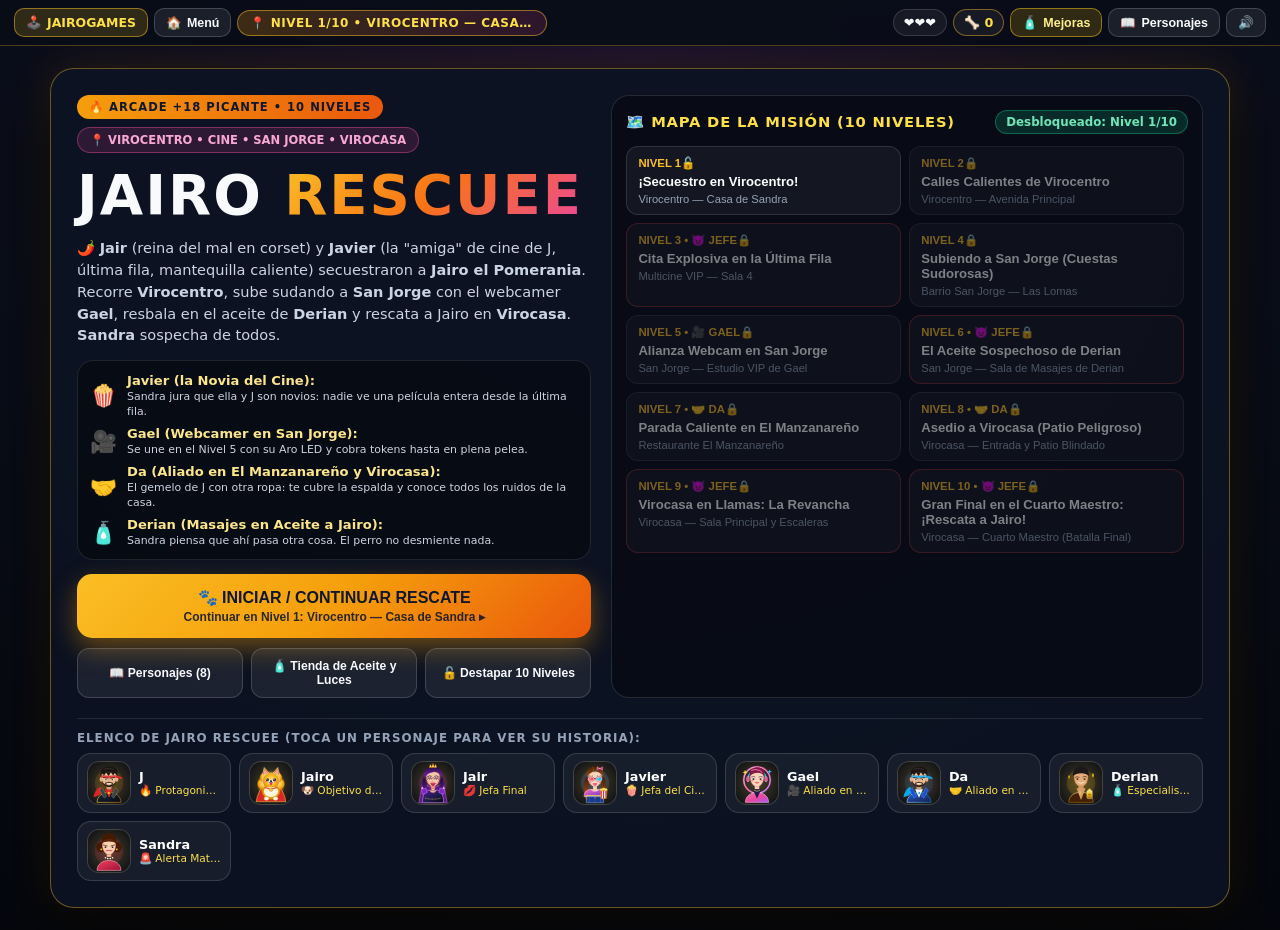
==== commit 7d9c603d: "Add Da character SVG and enhance responsive styles for mobile and tablet layouts" ====
--- a/jairo-rescuee/index.html
+++ b/jairo-rescuee/index.html
@@ -1,10 +1,10 @@
-<!DOCTYPE html>
+﻿<!DOCTYPE html>
 <html lang="es">
 <head>
   <meta charset="UTF-8" />
   <meta name="viewport" content="width=device-width, initial-scale=1.0, maximum-scale=1.0, user-scalable=no" />
   <title>JAIRO RESCUEE — Arcade de 10 Niveles | JAIROGAMES</title>
-  <link rel="stylesheet" href="styles.css?v=2" />
+  <link rel="stylesheet" href="styles.css?v=3" />
 </head>
 <body>
   <!-- Notificaciones Toast -->
@@ -53,13 +53,13 @@
       <!-- Columna Izquierda: Historia, Héroe y Controles Principales -->
       <div class="menu-left">
         <div class="menu-badges">
-          <span class="tag-arcade">🕹️ ARCADE DE PLATAFORMAS • 10 NIVELES</span>
+          <span class="tag-arcade">🔥 ARCADE +18 PICANTE • 10 NIVELES</span>
           <span class="tag-loc">📍 VIROCENTRO • CINE • SAN JORGE • VIROCASA</span>
         </div>
 
         <h1 class="game-main-title">JAIRO <span>RESCUEE</span></h1>
         <p class="game-main-desc">
-          ¡<strong>Jair</strong> y <strong>Javier</strong> (el amigo del cine de quien <strong>Sandra</strong> dice que parece novio de J) secuestraron a <strong>Jairo el Pomerania</strong>! Recorre <strong>Virocentro</strong>, únete en <strong>San Jorge</strong> al webcamer <strong>Gael</strong>, resbala en el aceite sospechoso de <strong>Derian</strong> y rescata a Jairo en la batalla final de <strong>Virocasa</strong>.
+          🌶️ <strong>Jair</strong> (reina del mal en corset) y <strong>Javier</strong> (la "amiga" de cine de J, última fila, mantequilla caliente) secuestraron a <strong>Jairo el Pomerania</strong>. Recorre <strong>Virocentro</strong>, sube sudando a <strong>San Jorge</strong> con el webcamer <strong>Gael</strong>, resbala en el aceite de <strong>Derian</strong> y rescata a Jairo en <strong>Virocasa</strong>. <strong>Sandra</strong> sospecha de todos.
         </p>
 
         <!-- Tarjeta de Aliados y Villanos -->
@@ -67,22 +67,29 @@
           <div class="highlight-item">
             <span class="hi-icon">🍿</span>
             <div>
-              <strong>Javier (Secuestrador del Cine):</strong>
-              <small>Sandra jura que él y J son novios por ir juntos a cine.</small>
+              <strong>Javier (la Novia del Cine):</strong>
+              <small>Sandra jura que ella y J son novios: nadie ve una película entera desde la última fila.</small>
             </div>
           </div>
           <div class="highlight-item">
             <span class="hi-icon">🎥</span>
             <div>
-              <strong>Gael (Aliado Webcamer en San Jorge):</strong>
-              <small>Se une a J en el Nivel 5 con su Aro de Luz LED y Lluvia de Tokens.</small>
+              <strong>Gael (Webcamer en San Jorge):</strong>
+              <small>Se une en el Nivel 5 con su Aro LED y cobra tokens hasta en plena pelea.</small>
+            </div>
+          </div>
+          <div class="highlight-item">
+            <span class="hi-icon">🤝</span>
+            <div>
+              <strong>Da (Aliado en El Manzanareño y Virocasa):</strong>
+              <small>El gemelo de J con otra ropa: te cubre la espalda y conoce todos los ruidos de la casa.</small>
             </div>
           </div>
           <div class="highlight-item">
             <span class="hi-icon">🧴</span>
             <div>
-              <strong>Derian (Masajes a Jairo en Aceite):</strong>
-              <small>Le da masajes en aceite a Jairo y Sandra piensa que hacen otra cosa.</small>
+              <strong>Derian (Masajes en Aceite a Jairo):</strong>
+              <small>Sandra piensa que ahí pasa otra cosa. El perro no desmiente nada.</small>
             </div>
           </div>
         </div>
@@ -93,9 +100,9 @@
             <small id="btn-play-sub">Empezar desde el Nivel 1 en Virocentro ▸</small>
           </button>
           <div class="menu-sub-btns">
-            <button id="btn-menu-chars" class="btn-sec">📖 Nuevos Personajes (7)</button>
+            <button id="btn-menu-chars" class="btn-sec">📖 Personajes (8)</button>
             <button id="btn-menu-shop" class="btn-sec">🧴 Tienda de Aceite y Luces</button>
-            <button id="btn-unlock-all" class="btn-sec" title="Desbloquear los 10 niveles para probar cualquiera">🔓 Desbloquear 10 Niveles</button>
+            <button id="btn-unlock-all" class="btn-sec" title="Desbloquear los 10 niveles para probar cualquiera">🔓 Destapar 10 Niveles</button>
           </div>
         </div>
       </div>
@@ -170,7 +177,7 @@
         <div class="touch-actions">
           <button id="ctrl-jump" class="ctrl-btn ctrl-jump" type="button">▲ SALTAR</button>
           <button id="ctrl-shoot" class="ctrl-btn ctrl-shoot" type="button">🔥 ATACAR</button>
-          <button id="ctrl-special" class="ctrl-btn ctrl-special" type="button">🎥 PODER (<span id="special-cd-label">LISTO</span>)</button>
+          <button id="ctrl-special" class="ctrl-btn ctrl-special" type="button">🎥 PODER <span id="special-cd-label">LISTO</span></button>
         </div>
       </div>
     </div>
@@ -220,7 +227,8 @@
     </div>
   </div>
 
-  <script src="data.js?v=2"></script>
-  <script src="game.js?v=2"></script>
+  <script src="data.js?v=3"></script>
+  <script src="sprites.js?v=3"></script>
+  <script src="game.js?v=3"></script>
 </body>
 </html>
--- a/jairo-rescuee/styles.css
+++ b/jairo-rescuee/styles.css
@@ -14,6 +14,7 @@
   margin: 0;
   padding: 0;
   user-select: none;
+  -webkit-user-select: none;
   -webkit-tap-highlight-color: transparent;
 }
 
@@ -35,9 +36,9 @@
 /* Toast notifications */
 .toast-container {
   position: fixed;
-  top: 68px;
-  right: 16px;
-  z-index: 90;
+  top: 64px;
+  right: 14px;
+  z-index: 95;
   display: flex;
   flex-direction: column;
   gap: 8px;
@@ -53,7 +54,7 @@
   border-radius: 12px;
   font-size: 0.82rem;
   font-weight: 800;
-  box-shadow: 0 10px 25px rgba(0, 0, 0, 0.7);
+  box-shadow: 0 10px 25px rgba(0, 0, 0, 0.75);
 }
 
 /* Barra Superior (HUD) */
@@ -61,11 +62,11 @@
   display: flex;
   align-items: center;
   justify-content: space-between;
-  padding: 8px 16px;
-  background: rgba(9, 13, 24, 0.92);
-  border-bottom: 1px solid rgba(251, 191, 36, 0.25);
+  padding: 8px 14px;
+  background: rgba(9, 13, 24, 0.94);
+  border-bottom: 1px solid rgba(251, 191, 36, 0.28);
   backdrop-filter: blur(14px);
-  gap: 10px;
+  gap: 8px;
   flex-wrap: wrap;
   z-index: 40;
 }
@@ -73,33 +74,33 @@
 .topbar-left, .topbar-right {
   display: flex;
   align-items: center;
-  gap: 8px;
+  gap: 6px;
   flex-wrap: wrap;
 }
 
 .hud-btn {
   text-decoration: none;
-  background: rgba(255, 255, 255, 0.07);
+  background: rgba(255, 255, 255, 0.08);
   color: var(--text-main);
-  border: 1px solid rgba(255, 255, 255, 0.16);
-  padding: 6px 12px;
+  border: 1px solid rgba(255, 255, 255, 0.18);
+  padding: 6px 11px;
   border-radius: 10px;
-  font-size: 0.8rem;
+  font-size: 0.78rem;
   font-weight: 800;
   cursor: pointer;
   display: inline-flex;
   align-items: center;
-  gap: 6px;
+  gap: 5px;
   transition: all 0.18s ease;
 }
 
 .hud-btn:hover {
-  background: rgba(255, 255, 255, 0.15);
+  background: rgba(255, 255, 255, 0.16);
   transform: translateY(-1px);
 }
 
 .hud-btn-portal {
-  background: rgba(251, 191, 36, 0.15);
+  background: rgba(251, 191, 36, 0.16);
   border-color: rgba(251, 191, 36, 0.5);
   color: #fde047;
 }
@@ -111,22 +112,26 @@
 }
 
 .location-pill {
-  background: linear-gradient(90deg, rgba(245, 158, 11, 0.2), rgba(236, 72, 153, 0.15));
+  background: linear-gradient(90deg, rgba(245, 158, 11, 0.22), rgba(236, 72, 153, 0.16));
   border: 1px solid rgba(251, 191, 36, 0.5);
   color: #fde047;
-  padding: 6px 13px;
+  padding: 5px 12px;
   border-radius: 999px;
-  font-size: 0.78rem;
-  font-weight: 900;
-  letter-spacing: 0.6px;
+  font-size: 0.75rem;
+  font-weight: 900;
+  letter-spacing: 0.5px;
+  max-width: 310px;
+  white-space: nowrap;
+  overflow: hidden;
+  text-overflow: ellipsis;
 }
 
 .hud-stat-pill {
   background: rgba(255, 255, 255, 0.06);
   border: 1px solid rgba(255, 255, 255, 0.14);
-  padding: 5px 11px;
+  padding: 5px 10px;
   border-radius: 999px;
-  font-size: 0.82rem;
+  font-size: 0.8rem;
   font-weight: 900;
 }
 
@@ -141,17 +146,17 @@
   display: flex;
   align-items: center;
   justify-content: center;
-  padding: clamp(12px, 2vw, 24px);
+  padding: clamp(10px, 2vw, 22px);
 }
 
 .menu-shell {
   max-width: 1180px;
   width: 100%;
   background: var(--panel-bg);
-  border: 1.5px solid rgba(251, 191, 36, 0.38);
+  border: 1.5px solid rgba(251, 191, 36, 0.4);
   border-radius: 24px;
-  padding: clamp(16px, 2.2vw, 26px);
-  box-shadow: 0 24px 65px rgba(0, 0, 0, 0.85), 0 0 40px rgba(245, 158, 11, 0.14);
+  padding: clamp(14px, 2.2vw, 26px);
+  box-shadow: 0 24px 65px rgba(0, 0, 0, 0.85), 0 0 40px rgba(245, 158, 11, 0.15);
   display: grid;
   grid-template-columns: 1fr 1.15fr;
   gap: 20px;
@@ -191,7 +196,7 @@
 }
 
 .game-main-title {
-  font-size: clamp(2.2rem, 4.5vw, 3.6rem);
+  font-size: clamp(2.1rem, 4.5vw, 3.5rem);
   font-weight: 900;
   letter-spacing: 2px;
   line-height: 1;
@@ -204,7 +209,7 @@
 }
 
 .game-main-desc {
-  font-size: 0.92rem;
+  font-size: 0.91rem;
   line-height: 1.5;
   color: #cbd5e1;
 }
@@ -213,7 +218,7 @@
   display: flex;
   flex-direction: column;
   gap: 8px;
-  background: rgba(0, 0, 0, 0.35);
+  background: rgba(0, 0, 0, 0.38);
   border: 1px solid rgba(255, 255, 255, 0.1);
   border-radius: 16px;
   padding: 12px;
@@ -253,7 +258,7 @@
   padding: 14px 20px;
   border-radius: 15px;
   font-weight: 900;
-  font-size: 1.02rem;
+  font-size: 1rem;
   cursor: pointer;
   display: flex;
   flex-direction: column;
@@ -269,7 +274,7 @@
 }
 
 .btn-play-main small {
-  font-size: 0.76rem;
+  font-size: 0.75rem;
   font-weight: 800;
   opacity: 0.88;
 }
@@ -284,9 +289,9 @@
   background: rgba(255, 255, 255, 0.07);
   color: #f8fafc;
   border: 1px solid rgba(255, 255, 255, 0.16);
-  padding: 10px 12px;
+  padding: 10px 10px;
   border-radius: 12px;
-  font-size: 0.78rem;
+  font-size: 0.76rem;
   font-weight: 800;
   cursor: pointer;
   transition: all 0.18s ease;
@@ -302,7 +307,7 @@
   display: flex;
   flex-direction: column;
   gap: 12px;
-  background: rgba(7, 10, 19, 0.72);
+  background: rgba(7, 10, 19, 0.74);
   border: 1px solid rgba(255, 255, 255, 0.12);
   border-radius: 18px;
   padding: 14px;
@@ -313,16 +318,17 @@
   align-items: center;
   justify-content: space-between;
   gap: 8px;
+  flex-wrap: wrap;
 }
 
 .levels-header h2 {
-  font-size: 0.95rem;
+  font-size: 0.92rem;
   letter-spacing: 0.8px;
   color: #fde047;
 }
 
 .progress-pill {
-  font-size: 0.75rem;
+  font-size: 0.74rem;
   font-weight: 900;
   background: rgba(16, 185, 129, 0.18);
   border: 1px solid rgba(16, 185, 129, 0.45);
@@ -372,23 +378,23 @@
   display: flex;
   align-items: center;
   justify-content: space-between;
-  font-size: 0.72rem;
+  font-size: 0.71rem;
   font-weight: 900;
   color: #fbbf24;
 }
 
 .lvl-name {
-  font-size: 0.83rem;
+  font-size: 0.82rem;
   font-weight: 800;
   color: #fff;
 }
 
 .lvl-loc {
-  font-size: 0.71rem;
+  font-size: 0.7rem;
   color: #94a3b8;
 }
 
-/* Tira de Personajes */
+/* Tira de Personajes HD */
 .cast-strip-wrap {
   grid-column: 1 / -1;
   border-top: 1px solid rgba(255, 255, 255, 0.1);
@@ -412,10 +418,10 @@
 }
 
 .cast-pill {
-  background: rgba(255, 255, 255, 0.04);
-  border: 1px solid rgba(255, 255, 255, 0.12);
-  border-radius: 12px;
-  padding: 6px 8px;
+  background: rgba(255, 255, 255, 0.05);
+  border: 1px solid rgba(255, 255, 255, 0.14);
+  border-radius: 14px;
+  padding: 7px 9px;
   display: flex;
   align-items: center;
   gap: 8px;
@@ -424,16 +430,17 @@
 }
 
 .cast-pill:hover {
-  background: rgba(255, 255, 255, 0.12);
+  background: rgba(251, 191, 36, 0.14);
   border-color: #fbbf24;
   transform: translateY(-2px);
 }
 
 .cast-avatar {
-  width: 36px;
-  height: 36px;
-  border-radius: 50%;
-  background: rgba(0, 0, 0, 0.45);
+  width: 44px;
+  height: 44px;
+  border-radius: 12px;
+  background: radial-gradient(circle, rgba(251, 191, 36, 0.22), rgba(0, 0, 0, 0.55));
+  border: 1px solid rgba(255, 255, 255, 0.18);
   overflow: hidden;
   flex-shrink: 0;
 }
@@ -445,57 +452,58 @@
 
 .cast-info strong {
   display: block;
-  font-size: 0.78rem;
+  font-size: 0.8rem;
   color: #fff;
 }
 
 .cast-info small {
   display: block;
   font-size: 0.66rem;
-  color: #cbd5e1;
+  color: #fde047;
   white-space: nowrap;
   overflow: hidden;
   text-overflow: ellipsis;
 }
 
-/* PANTALLA DE JUEGO (CANVAS ARCADE) */
+/* PANTALLA DE JUEGO (CANVAS ARCADE RESPONSIVE) */
 .play-screen {
   flex: 1;
   display: flex;
   flex-direction: column;
   align-items: center;
   justify-content: center;
-  padding: 10px 16px;
+  padding: 6px 12px;
+  width: 100%;
 }
 
 .arcade-stage-wrap {
-  max-width: 980px;
-  width: 100%;
-  display: flex;
-  flex-direction: column;
-  gap: 10px;
+  max-width: 1020px;
+  width: 100%;
+  display: flex;
+  flex-direction: column;
+  gap: 8px;
 }
 
 .boss-hud {
-  background: rgba(15, 23, 42, 0.92);
+  background: rgba(15, 23, 42, 0.94);
   border: 1.5px solid #ef4444;
-  border-radius: 14px;
-  padding: 8px 14px;
+  border-radius: 12px;
+  padding: 6px 12px;
   box-shadow: 0 0 24px rgba(239, 68, 68, 0.35);
 }
 
 .boss-info {
   display: flex;
   justify-content: space-between;
-  font-size: 0.82rem;
+  font-size: 0.78rem;
   font-weight: 900;
   color: #fca5a5;
-  margin-bottom: 5px;
+  margin-bottom: 4px;
 }
 
 .boss-bar-bg {
   width: 100%;
-  height: 12px;
+  height: 10px;
   background: rgba(0, 0, 0, 0.6);
   border-radius: 999px;
   overflow: hidden;
@@ -511,29 +519,32 @@
   position: relative;
   width: 100%;
   aspect-ratio: 960 / 500;
+  max-height: calc(100dvh - 155px);
   background: #050811;
-  border: 2px solid rgba(251, 191, 36, 0.5);
+  border: 2px solid rgba(251, 191, 36, 0.55);
   border-radius: 18px;
   overflow: hidden;
   box-shadow: 0 20px 55px rgba(0, 0, 0, 0.85);
+  margin: 0 auto;
 }
 
 #rescue-canvas {
   width: 100%;
   height: 100%;
   display: block;
+  object-fit: contain;
 }
 
 /* Diálogo de Historia sobre el Canvas */
 .dialogue-overlay {
   position: absolute;
   inset: 0;
-  background: rgba(5, 8, 17, 0.72);
+  background: rgba(5, 8, 17, 0.68);
   backdrop-filter: blur(4px);
   display: flex;
   align-items: flex-end;
   justify-content: center;
-  padding: 18px;
+  padding: clamp(8px, 2vw, 18px);
   z-index: 20;
 }
 
@@ -543,19 +554,19 @@
   background: rgba(15, 23, 42, 0.96);
   border: 2px solid #fbbf24;
   border-radius: 18px;
-  padding: 16px;
-  display: flex;
-  align-items: center;
-  gap: 16px;
-  box-shadow: 0 18px 45px rgba(0, 0, 0, 0.9);
+  padding: clamp(10px, 1.8vw, 16px);
+  display: flex;
+  align-items: center;
+  gap: 14px;
+  box-shadow: 0 18px 45px rgba(0, 0, 0, 0.92);
 }
 
 .dlg-portrait {
-  width: 86px;
-  height: 86px;
+  width: clamp(64px, 10vw, 94px);
+  height: clamp(64px, 10vw, 94px);
   border-radius: 16px;
-  background: radial-gradient(circle, rgba(251, 191, 36, 0.25), rgba(0, 0, 0, 0.6));
-  border: 1.5px solid rgba(251, 191, 36, 0.55);
+  background: radial-gradient(circle, rgba(251, 191, 36, 0.28), rgba(0, 0, 0, 0.65));
+  border: 1.5px solid rgba(251, 191, 36, 0.6);
   flex-shrink: 0;
   overflow: hidden;
 }
@@ -569,38 +580,39 @@
   flex: 1;
   display: flex;
   flex-direction: column;
-  gap: 8px;
+  gap: 6px;
 }
 
 .dlg-top-row {
   display: flex;
   align-items: center;
   justify-content: space-between;
+  gap: 8px;
 }
 
 .dlg-speaker {
   background: linear-gradient(90deg, #f59e0b, #ec4899);
   color: #fff;
-  font-size: 0.78rem;
-  font-weight: 900;
-  padding: 4px 12px;
+  font-size: 0.75rem;
+  font-weight: 900;
+  padding: 4px 11px;
   border-radius: 999px;
 }
 
 .btn-skip-dlg {
-  background: rgba(255, 255, 255, 0.08);
+  background: rgba(255, 255, 255, 0.1);
   color: #cbd5e1;
-  border: 1px solid rgba(255, 255, 255, 0.2);
+  border: 1px solid rgba(255, 255, 255, 0.22);
   padding: 4px 10px;
   border-radius: 8px;
-  font-size: 0.74rem;
+  font-size: 0.72rem;
   font-weight: 700;
   cursor: pointer;
 }
 
 .dlg-text {
-  font-size: 0.96rem;
-  line-height: 1.45;
+  font-size: clamp(0.82rem, 1.5vw, 0.96rem);
+  line-height: 1.42;
   color: #f8fafc;
 }
 
@@ -613,24 +625,24 @@
   background: #fbbf24;
   color: #0f172a;
   border: none;
-  padding: 7px 16px;
+  padding: 6px 15px;
   border-radius: 10px;
   font-weight: 900;
-  font-size: 0.84rem;
+  font-size: 0.82rem;
   cursor: pointer;
 }
 
-/* Barra de Controles */
+/* Barra de Controles Táctiles / Mouse Multi-Touch */
 .controls-bar {
   display: flex;
   align-items: center;
   justify-content: space-between;
   gap: 10px;
-  background: rgba(12, 18, 32, 0.9);
-  border: 1px solid rgba(255, 255, 255, 0.12);
+  background: rgba(12, 18, 32, 0.94);
+  border: 1px solid rgba(255, 255, 255, 0.15);
   border-radius: 16px;
-  padding: 10px 14px;
-  flex-wrap: wrap;
+  padding: 8px 12px;
+  touch-action: none;
 }
 
 .touch-dpad, .touch-actions {
@@ -639,32 +651,37 @@
 }
 
 .ctrl-btn {
-  background: rgba(255, 255, 255, 0.1);
+  background: rgba(255, 255, 255, 0.12);
   color: #fff;
-  border: 1.5px solid rgba(255, 255, 255, 0.24);
-  padding: 10px 15px;
-  border-radius: 12px;
-  font-weight: 900;
-  font-size: 0.82rem;
+  border: 2px solid rgba(255, 255, 255, 0.28);
+  padding: 12px 16px;
+  border-radius: 14px;
+  font-weight: 900;
+  font-size: 0.85rem;
   cursor: pointer;
-}
-
+  touch-action: none;
+  transition: transform 0.08s ease, background 0.12s ease;
+}
+
+.ctrl-btn.ctrl-active,
 .ctrl-btn:active {
-  transform: scale(0.95);
+  transform: scale(0.93);
+  filter: brightness(1.25);
+  box-shadow: 0 0 16px rgba(251, 191, 36, 0.55);
 }
 
 .ctrl-jump {
-  background: rgba(59, 130, 246, 0.25);
+  background: rgba(59, 130, 246, 0.3);
   border-color: #60a5fa;
 }
 
 .ctrl-shoot {
-  background: rgba(239, 68, 68, 0.28);
+  background: rgba(239, 68, 68, 0.32);
   border-color: #f87171;
 }
 
 .ctrl-special {
-  background: linear-gradient(90deg, rgba(236, 72, 153, 0.3), rgba(234, 179, 8, 0.3));
+  background: linear-gradient(90deg, rgba(236, 72, 153, 0.34), rgba(234, 179, 8, 0.34));
   border-color: #f472b6;
   color: #fde047;
 }
@@ -673,7 +690,7 @@
   display: flex;
   flex-wrap: wrap;
   gap: 12px;
-  font-size: 0.76rem;
+  font-size: 0.75rem;
   color: #94a3b8;
 }
 
@@ -681,38 +698,38 @@
 .modal-backdrop {
   position: fixed;
   inset: 0;
-  background: rgba(4, 7, 15, 0.82);
+  background: rgba(4, 7, 15, 0.84);
   backdrop-filter: blur(8px);
-  z-index: 80;
+  z-index: 85;
   display: flex;
   align-items: center;
   justify-content: center;
-  padding: 18px;
+  padding: 14px;
 }
 
 .modal-card {
-  max-width: 880px;
-  width: 100%;
-  max-height: 88dvh;
+  max-width: 900px;
+  width: 100%;
+  max-height: 90dvh;
   background: #0d1323;
   border: 1.5px solid rgba(251, 191, 36, 0.45);
   border-radius: 22px;
   display: flex;
   flex-direction: column;
   overflow: hidden;
-  box-shadow: 0 24px 65px rgba(0, 0, 0, 0.9);
+  box-shadow: 0 24px 65px rgba(0, 0, 0, 0.92);
 }
 
 .modal-header {
   display: flex;
   align-items: center;
   justify-content: space-between;
-  padding: 16px 20px;
+  padding: 14px 18px;
   border-bottom: 1px solid rgba(255, 255, 255, 0.1);
 }
 
 .modal-close {
-  background: rgba(255, 255, 255, 0.08);
+  background: rgba(255, 255, 255, 0.1);
   color: #fff;
   border: none;
   width: 34px;
@@ -723,30 +740,30 @@
 }
 
 .modal-body {
-  padding: 18px 20px;
+  padding: 16px 18px;
   overflow-y: auto;
 }
 
 .modal-intro {
   color: #cbd5e1;
-  font-size: 0.9rem;
+  font-size: 0.88rem;
   margin-bottom: 14px;
 }
 
 .chars-grid {
   display: grid;
-  grid-template-columns: repeat(auto-fill, minmax(240px, 1fr));
+  grid-template-columns: repeat(auto-fill, minmax(250px, 1fr));
   gap: 14px;
 }
 
 .char-card {
   background: rgba(255, 255, 255, 0.04);
-  border: 1px solid rgba(255, 255, 255, 0.12);
+  border: 1px solid rgba(255, 255, 255, 0.14);
   border-radius: 16px;
   padding: 14px;
   display: flex;
   flex-direction: column;
-  gap: 8px;
+  gap: 10px;
 }
 
 .char-card-top {
@@ -756,10 +773,11 @@
 }
 
 .char-card-svg {
-  width: 60px;
-  height: 60px;
-  border-radius: 14px;
-  background: rgba(0, 0, 0, 0.45);
+  width: 72px;
+  height: 72px;
+  border-radius: 16px;
+  background: radial-gradient(circle, rgba(251, 191, 36, 0.25), rgba(0, 0, 0, 0.55));
+  border: 1px solid rgba(251, 191, 36, 0.4);
   overflow: hidden;
   flex-shrink: 0;
 }
@@ -793,16 +811,16 @@
 }
 
 .result-card {
-  max-width: 480px;
-  padding: 26px;
+  max-width: 460px;
+  padding: 24px;
   text-align: center;
   align-items: center;
   gap: 14px;
 }
 
 .result-art {
-  width: 110px;
-  height: 110px;
+  width: 118px;
+  height: 118px;
 }
 
 .result-art svg {
@@ -812,7 +830,7 @@
 
 .result-desc {
   color: #cbd5e1;
-  font-size: 0.92rem;
+  font-size: 0.9rem;
   line-height: 1.45;
 }
 
@@ -823,14 +841,159 @@
   width: 100%;
 }
 
-@media (max-width: 900px) {
+/* ADAPTACIÓN RESPONSIVE PARA MÓVILES Y TABLETS */
+@media (max-width: 960px) {
   .menu-shell {
     grid-template-columns: 1fr;
   }
   .cast-strip {
-    grid-template-columns: repeat(2, 1fr);
+    grid-template-columns: repeat(auto-fit, minmax(135px, 1fr));
   }
   .keyboard-hints {
     display: none;
   }
 }
+
+@media (max-width: 640px) {
+  .rescue-topbar {
+    padding: 6px 10px;
+  }
+  .hud-btn .btn-label {
+    display: none;
+  }
+  .location-pill {
+    max-width: 165px;
+    font-size: 0.68rem;
+  }
+  .levels-grid {
+    grid-template-columns: 1fr;
+    max-height: 290px;
+  }
+  .menu-sub-btns {
+    grid-template-columns: 1fr;
+  }
+  .controls-bar {
+    padding: 8px;
+    gap: 6px;
+  }
+  .ctrl-btn {
+    padding: 13px 12px;
+    font-size: 0.78rem;
+    flex: 1;
+    text-align: center;
+  }
+  .touch-dpad {
+    width: 38%;
+  }
+  .touch-actions {
+    width: 60%;
+  }
+}
+
+/* ============================================================================
+   AJUSTES RESPONSIVE v3 (móvil vertical, horizontal, tablet y escritorio)
+   ============================================================================ */
+:root { --ar: 1.92; }
+
+.canvas-container {
+  aspect-ratio: var(--ar);
+  width: min(100%, calc((100dvh - 168px) * var(--ar)));
+  max-height: none;
+  touch-action: none;
+}
+
+.arcade-stage-wrap { align-items: center; }
+.arcade-stage-wrap > * { width: 100%; }
+.arcade-stage-wrap > .canvas-container { width: min(100%, calc((100dvh - 168px) * var(--ar))); }
+
+/* Menú: tira de elenco sin desbordes y niveles sin scroll feo */
+.cast-strip {
+  grid-template-columns: repeat(auto-fit, minmax(150px, 1fr));
+}
+.cast-pill { min-width: 0; }
+.cast-info { min-width: 0; }
+.menu-shell { min-width: 0; }
+.menu-left, .menu-right { min-width: 0; }
+
+.levels-grid {
+  max-height: none;
+  overflow: visible;
+}
+
+.levels-grid, .modal-body, .menu-screen {
+  scrollbar-width: thin;
+  scrollbar-color: #f59e0b #0d1323;
+}
+.levels-grid::-webkit-scrollbar, .modal-body::-webkit-scrollbar { width: 8px; }
+.levels-grid::-webkit-scrollbar-track, .modal-body::-webkit-scrollbar-track { background: #0d1323; border-radius: 8px; }
+.levels-grid::-webkit-scrollbar-thumb, .modal-body::-webkit-scrollbar-thumb { background: #f59e0b; border-radius: 8px; }
+
+.ctrl-btn { white-space: nowrap; line-height: 1.1; }
+
+/* Móvil vertical: mundo más alto y controles en dos filas cómodas */
+@media (max-width: 960px) {
+  .canvas-container,
+  .arcade-stage-wrap > .canvas-container { width: 100%; }
+  .menu-screen { align-items: flex-start; }
+  .levels-grid { grid-template-columns: repeat(2, 1fr); }
+}
+
+@media (max-width: 640px) {
+  .play-screen { padding: 4px 6px; }
+  .rescue-topbar { gap: 6px; }
+  .topbar-left, .topbar-right { gap: 4px; }
+  .hud-stat-pill { padding: 4px 8px; font-size: 0.74rem; }
+
+  .controls-bar {
+    flex-direction: column;
+    align-items: stretch;
+    gap: 8px;
+    padding: 8px;
+  }
+  .touch-dpad, .touch-actions { width: 100%; gap: 8px; }
+  .touch-dpad .ctrl-btn { flex: 1; padding: 16px 10px; font-size: 0.95rem; }
+  .touch-actions .ctrl-btn { flex: 1; padding: 14px 6px; font-size: 0.8rem; }
+  .ctrl-special { flex: 1.35; }
+  .levels-grid { grid-template-columns: 1fr; }
+  .cast-strip { grid-template-columns: repeat(2, 1fr); }
+  .game-main-title { font-size: 2.2rem; }
+  .dialogue-card { flex-direction: column; align-items: flex-start; gap: 8px; }
+  .dlg-portrait { width: 56px; height: 56px; }
+  .dialogue-overlay { align-items: flex-end; padding: 6px; }
+  .dlg-text { font-size: 0.8rem; line-height: 1.32; }
+  .result-card { padding: 16px; }
+  .modal-card { max-height: 94dvh; border-radius: 16px; }
+}
+
+/* Teléfono horizontal: pantalla completa con controles flotando sobre el juego */
+@media (orientation: landscape) and (max-height: 540px) {
+  html, body { overflow: hidden; }
+  .rescue-topbar { padding: 4px 8px; }
+  .hud-btn .btn-label { display: none; }
+  .location-pill { max-width: 200px; font-size: 0.68rem; padding: 3px 9px; }
+  .play-screen { padding: 2px 4px; position: relative; }
+  .canvas-container,
+  .arcade-stage-wrap > .canvas-container {
+    width: min(100%, calc((100dvh - 56px) * var(--ar)));
+    border-radius: 12px;
+  }
+  .controls-bar {
+    position: fixed;
+    left: 0; right: 0; bottom: 6px;
+    background: transparent;
+    border: none;
+    padding: 0 14px;
+    pointer-events: none;
+    z-index: 30;
+  }
+  .controls-bar > * { pointer-events: auto; }
+  .keyboard-hints { display: none; }
+  .ctrl-btn {
+    background: rgba(15, 23, 42, 0.55);
+    backdrop-filter: blur(4px);
+    padding: 14px 18px;
+    font-size: 0.8rem;
+  }
+  .boss-hud { position: absolute; top: 48px; left: 50%; transform: translateX(-50%); width: min(60%, 520px); z-index: 25; padding: 3px 10px; }
+  .menu-screen { align-items: flex-start; }
+}
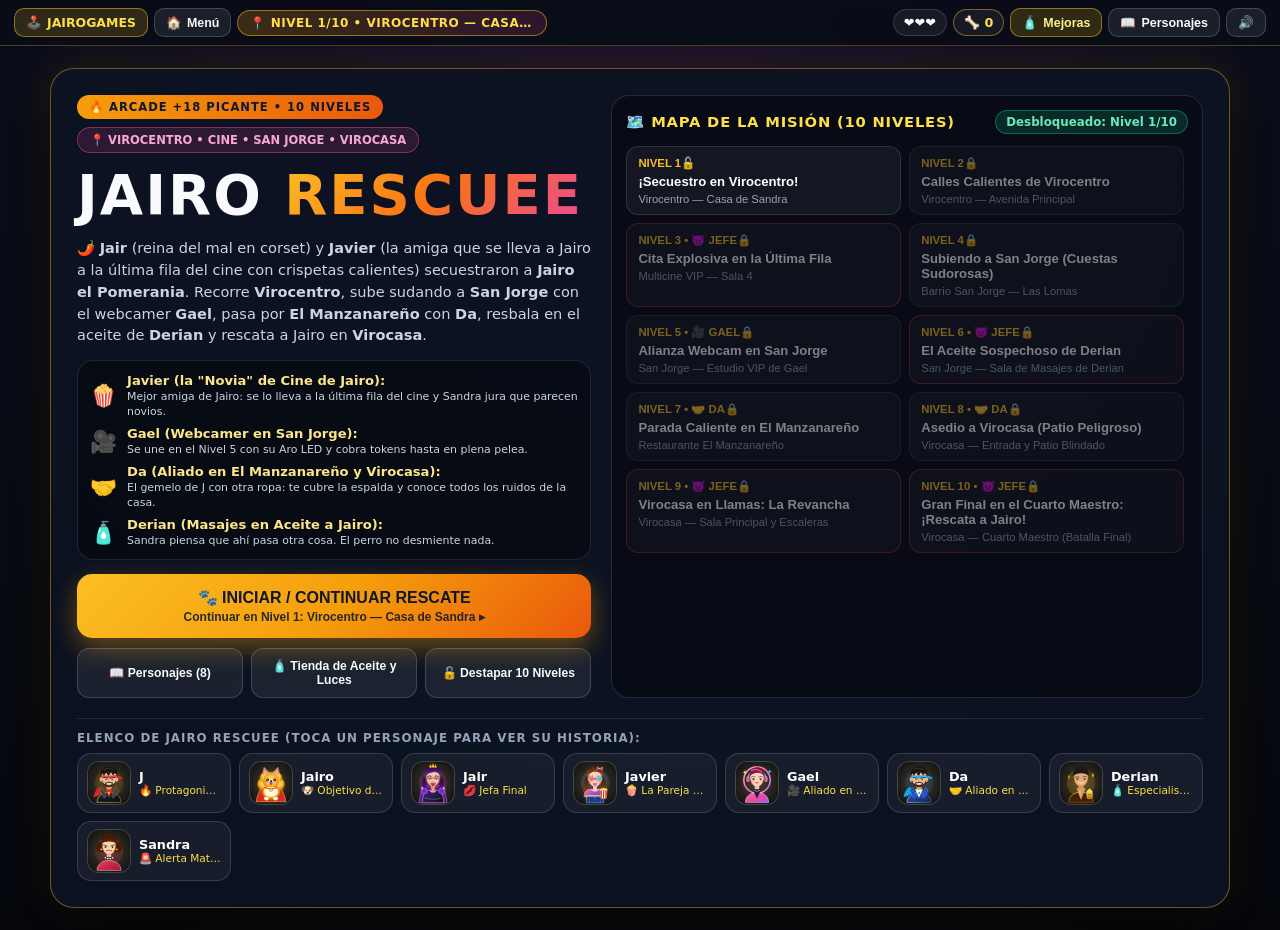
==== commit e55f19e4: "feat: Update character descriptions and dialogue for Jairo Rescuee; enhance HTML structure and fix f" ====
--- a/jairo-rescuee/index.html
+++ b/jairo-rescuee/index.html
@@ -1,4 +1,4 @@
-﻿<!DOCTYPE html>
+<!DOCTYPE html>
 <html lang="es">
 <head>
   <meta charset="UTF-8" />
@@ -59,7 +59,7 @@
 
         <h1 class="game-main-title">JAIRO <span>RESCUEE</span></h1>
         <p class="game-main-desc">
-          🌶️ <strong>Jair</strong> (reina del mal en corset) y <strong>Javier</strong> (la "amiga" de cine de J, última fila, mantequilla caliente) secuestraron a <strong>Jairo el Pomerania</strong>. Recorre <strong>Virocentro</strong>, sube sudando a <strong>San Jorge</strong> con el webcamer <strong>Gael</strong>, resbala en el aceite de <strong>Derian</strong> y rescata a Jairo en <strong>Virocasa</strong>. <strong>Sandra</strong> sospecha de todos.
+          🌶️ <strong>Jair</strong> (reina del mal en corset) y <strong>Javier</strong> (la amiga que se lleva a Jairo a la última fila del cine con crispetas calientes) secuestraron a <strong>Jairo el Pomerania</strong>. Recorre <strong>Virocentro</strong>, sube sudando a <strong>San Jorge</strong> con el webcamer <strong>Gael</strong>, pasa por <strong>El Manzanareño</strong> con <strong>Da</strong>, resbala en el aceite de <strong>Derian</strong> y rescata a Jairo en <strong>Virocasa</strong>.
         </p>
 
         <!-- Tarjeta de Aliados y Villanos -->
@@ -67,8 +67,8 @@
           <div class="highlight-item">
             <span class="hi-icon">🍿</span>
             <div>
-              <strong>Javier (la Novia del Cine):</strong>
-              <small>Sandra jura que ella y J son novios: nadie ve una película entera desde la última fila.</small>
+              <strong>Javier (la "Novia" de Cine de Jairo):</strong>
+              <small>Mejor amiga de Jairo: se lo lleva a la última fila del cine y Sandra jura que parecen novios.</small>
             </div>
           </div>
           <div class="highlight-item">
